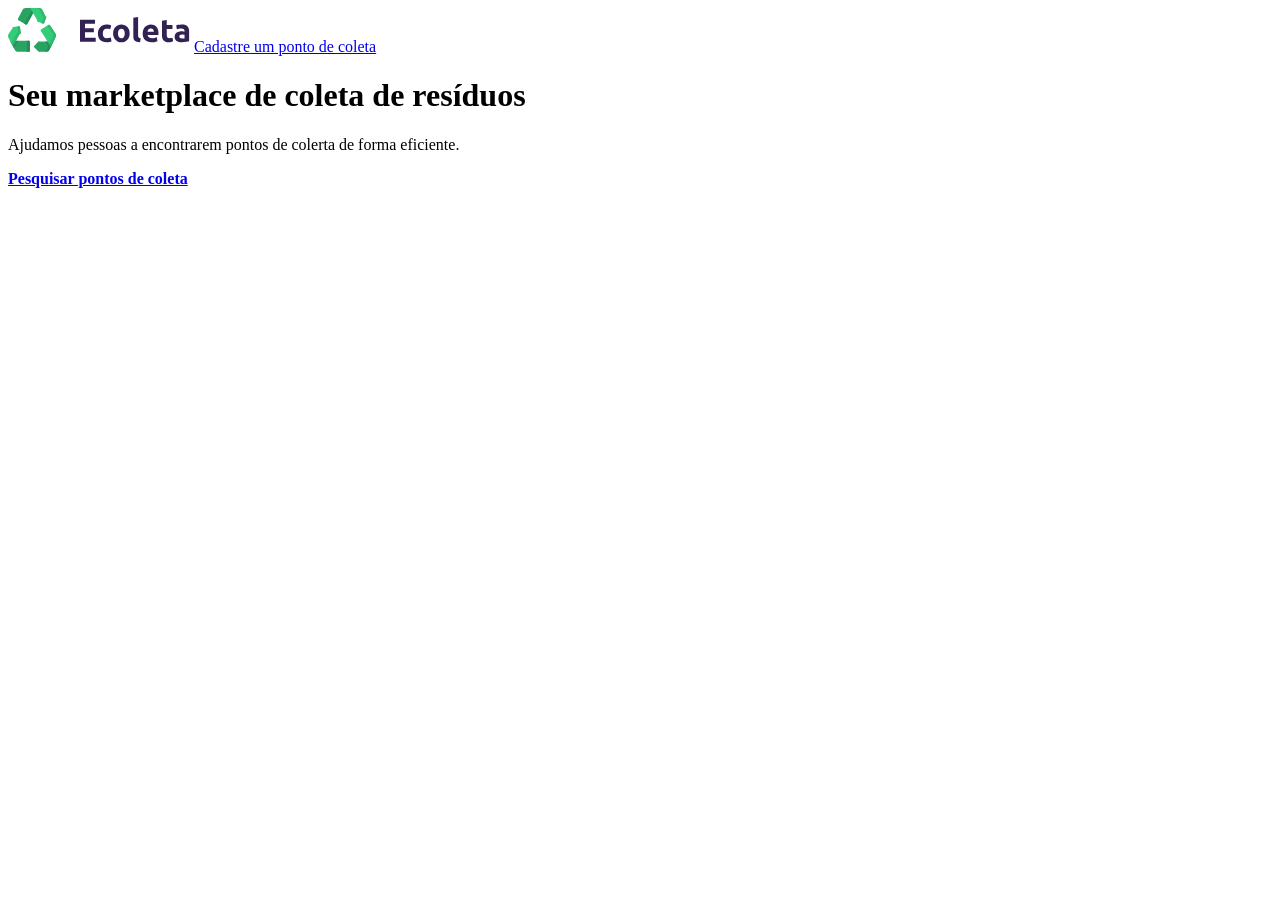
==== index.html @ f2c0c53f "initial commit" ====
<!DOCTYPE html>
<html lang="pt-br">

<head>
    <meta charset="UTF-8">
    <meta name="viewport" content="width=device-width, initial-scale=1.0">
    <title>Ecoleta</title>

    <link href="https://fonts.googleapis.com/css2?family=Roboto&family=Ubuntu:wght@700&display=swap" rel="stylesheet">
    <link rel="stylesheet" href="styles/main.css">
    <link rel="stylesheet" href="styles/home.css">
    <link rel="stylesheet" href="styles/responsive.css">
    <link rel="icon" href="/assets/icones/favicon.png">
</head>

<body>

    <div id="page-home">
        <div class="content">

            <header>
                <img src="/assets/icones/logo.svg" alt="">
                <a href="create-point.html"> <span></span>Cadastre um ponto de coleta</a>
            </header>

            <main>
                <h1>Seu marketplace de coleta de resíduos</h1>

                <p>Ajudamos pessoas a encontrarem pontos de colerta de forma eficiente.</p>

                <a href="#"> <span></span> <strong>Pesquisar pontos de coleta</strong></a>
            </main>

        </div>
    </div>

</body>

</html>
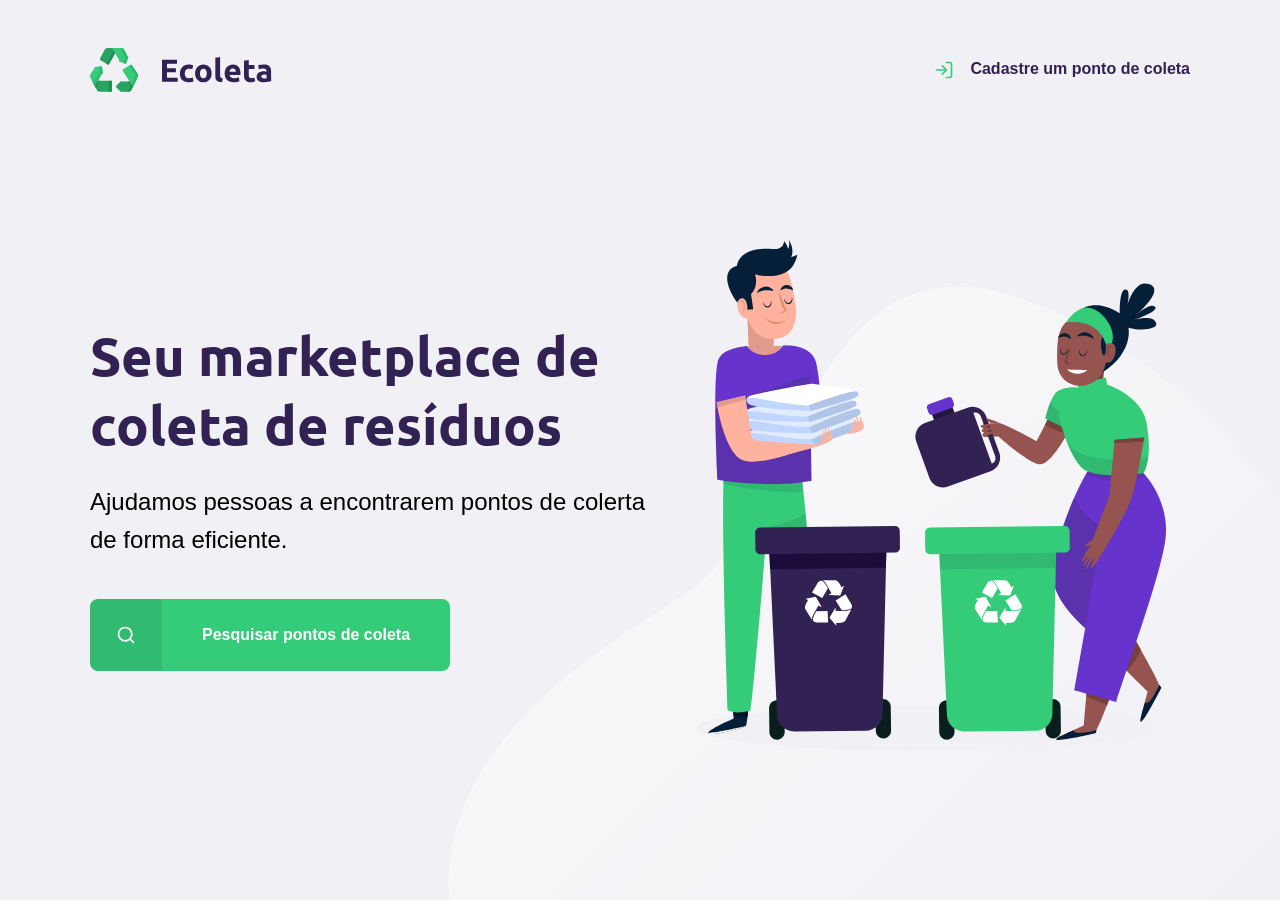
==== commit f99da70b: "correcting file paths after deleting assets folder" ====
--- a/index.html
+++ b/index.html
@@ -10,7 +10,7 @@
     <link rel="stylesheet" href="styles/main.css">
     <link rel="stylesheet" href="styles/home.css">
     <link rel="stylesheet" href="styles/responsive.css">
-    <link rel="icon" href="/assets/icones/favicon.png">
+    <link rel="icon" href="/assets/favicon.png">
 </head>
 
 <body>
@@ -19,7 +19,7 @@
         <div class="content">
 
             <header>
-                <img src="/assets/icones/logo.svg" alt="">
+                <img src="/assets/logo.svg" alt="">
                 <a href="create-point.html"> <span></span>Cadastre um ponto de coleta</a>
             </header>
 
--- a/styles/main.css
+++ b/styles/main.css
@@ -0,0 +1,33 @@
+:root {
+    --title-color: #322153;
+    --primary-color: #34cb79;
+}
+
+* {
+    margin: 0;
+    padding: 0;
+    box-sizing: border-box;
+}
+
+html {
+    font-family: 'Roboto', sans-serif;
+}
+
+body {
+    background-color: #f0f0f5;
+    -webkit-font-smoothing: antialiased;
+}
+
+a {
+    text-decoration: none;
+}
+
+h1,
+h2,
+h3,
+h4,
+h5,
+h6 {
+    font-family: 'Ubuntu', sans-serif;
+    color: var(--title-color);
+}
--- a/styles/home.css
+++ b/styles/home.css
@@ -0,0 +1,94 @@
+#page-home {
+    height: 100vh;
+    background: url("../assets/home-background.svg") no-repeat;
+    background-position: 35vw bottom;
+}
+
+#page-home .content {
+    width: 90%;
+    max-width: 1100px;
+    margin: 0 auto;
+    height: 100%;
+    display: flex;
+    flex-direction: column;
+}
+
+#page-home header {
+    display: flex;
+    align-items: center;
+    justify-content: space-between;
+    margin-top: 48px;
+}
+
+#page-home header a {
+    display: flex;
+    color: var(--title-color);
+    font-weight: 700;
+}
+
+#page-home header a span {
+    margin-right: 16px;
+    background-image: url("../assets/log-in.svg");
+    width: 20px;
+    height: 20px;
+    display: flex;
+}
+
+#page-home main {
+    max-width: 560px;
+    flex: 1;
+    display: flex;
+    flex-direction: column;
+    justify-content: center;
+}
+
+#page-home main h1 {
+    font-size: 54px;
+}
+
+#page-home p {
+    font-size: 24px;
+    line-height: 38px;
+    margin-top: 24px;
+}
+
+#page-home main a {
+    height: 100%;
+    max-width: 360px;
+    background: var(--primary-color);
+    height: 72px;
+    border-radius: 8px;
+    display: flex;
+    align-items: center;
+    margin-top: 40px;
+    transition: 400ms;
+    color: white;
+}
+
+#page-home main a:hover {
+    background-color: #2fb86e;
+}
+
+#page-home main a span {
+    width: 72px;
+    height: 72px;
+    background-color: rgba(0, 0, 0, 0.08);
+    border-top-left-radius: 8px;
+    border-bottom-left-radius: 8px;
+    display: flex;
+    align-items: center;
+    justify-content: center;
+}
+
+#page-home main a span::after {
+    content: "";
+    background-image: url("../assets/search.svg");
+    width: 20px;
+    height: 20px;
+}
+
+#page-home main a strong {
+    color: white;
+    flex: 1;
+    text-align: center;
+}
--- a/styles/responsive.css
+++ b/styles/responsive.css
@@ -0,0 +1,46 @@
+@media(max-width: 900px) {
+    #page-home {
+        background-position-x: 70vw;
+    }
+    #page-home .content {
+        align-items: center;
+        text-align: center;
+    }
+    #page-home header a {
+        position: absolute;
+        bottom: 48px;
+        left: 50%;
+        transform: translateX(-50%);
+    }
+    #page-home main {
+        align-items: center;
+    }
+    #page-home main a strong {
+        /* alteração minha */
+        padding: 10px;
+    }
+}
+
+@media (min-width: 1700px) {
+    #page-home {
+        background-position-x: 45vw;
+    }
+}
+
+@media (max-height: 760px) {
+    #page-home {
+        background-position-y: 200px;
+    }
+}
+
+
+/* alterações minhas */
+
+@media (max-width: 350px) {
+    #page-home .content main h1 {
+        font-size: 40px;
+    }
+    #page-home .content main p {
+        font-size: 20px;
+    }
+}
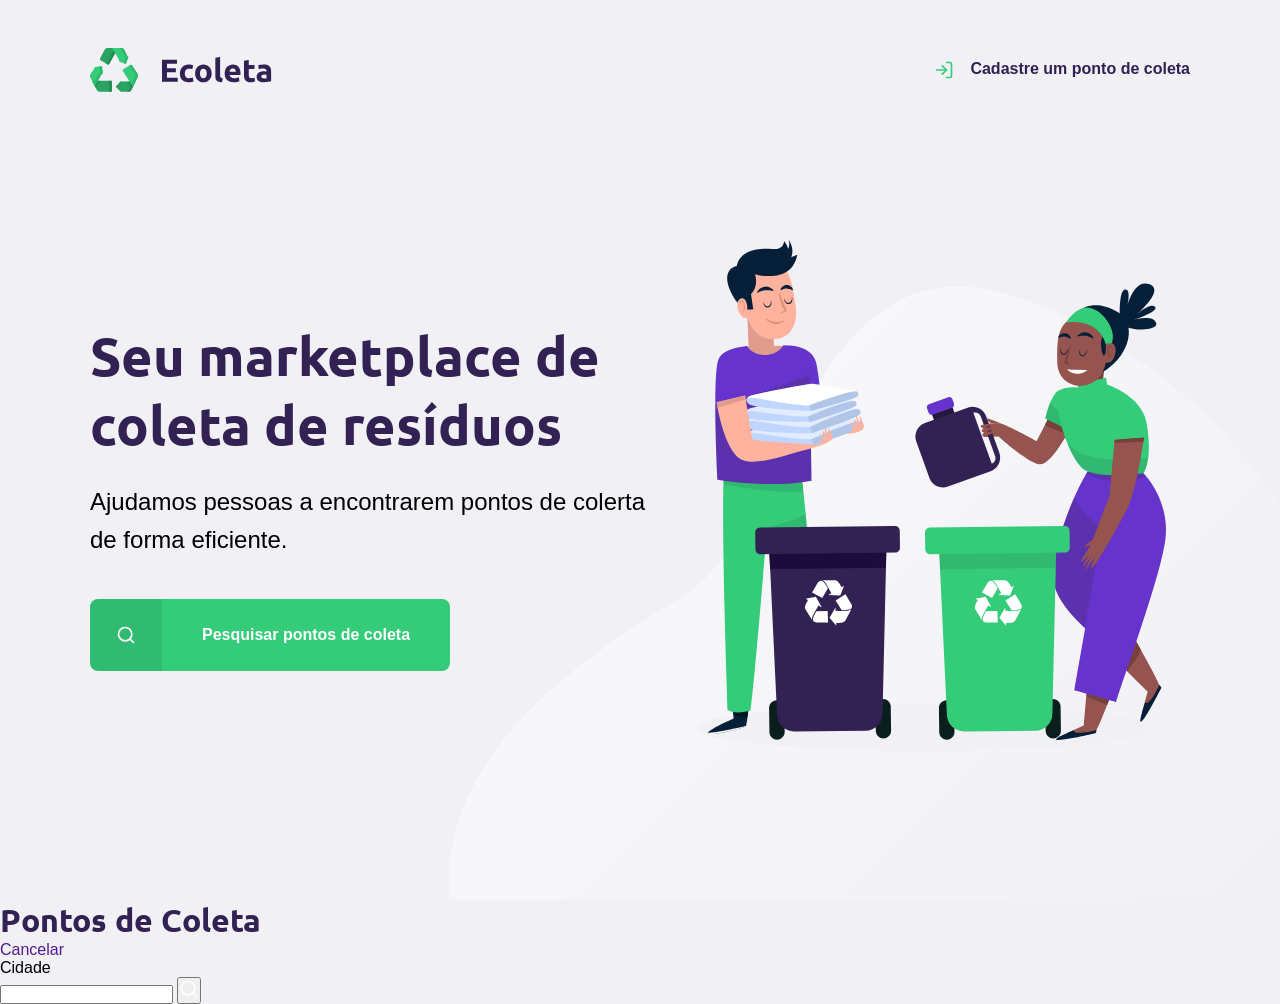
==== commit c67a90ba: "adding syntax of a modal to the search of a collect point" ====
--- a/index.html
+++ b/index.html
@@ -9,6 +9,7 @@
     <link href="https://fonts.googleapis.com/css2?family=Roboto&family=Ubuntu:wght@700&display=swap" rel="stylesheet">
     <link rel="stylesheet" href="styles/main.css">
     <link rel="stylesheet" href="styles/home.css">
+    <link rel="stylesheet" href="styles/modal.css">
     <link rel="stylesheet" href="styles/responsive.css">
     <link rel="icon" href="/assets/favicon.png">
 </head>
@@ -34,6 +35,26 @@
         </div>
     </div>
 
+    <div id="modal">
+        <div class="content">
+            <div id="header">
+                <h1>Pontos de Coleta</h1>
+                <a href="">Cancelar</a>
+            </div>
+            <form action="">
+                <label for="search">Cidade</label>
+                <div class="search field">
+                    <input type="text" name="search">
+                    <button>
+                        <img src="assets/search.svg" alt="Buscar">
+                    </button>
+                </div>
+            </form>
+        </div>
+    </div>
+
+
+
 </body>
 
 </html>
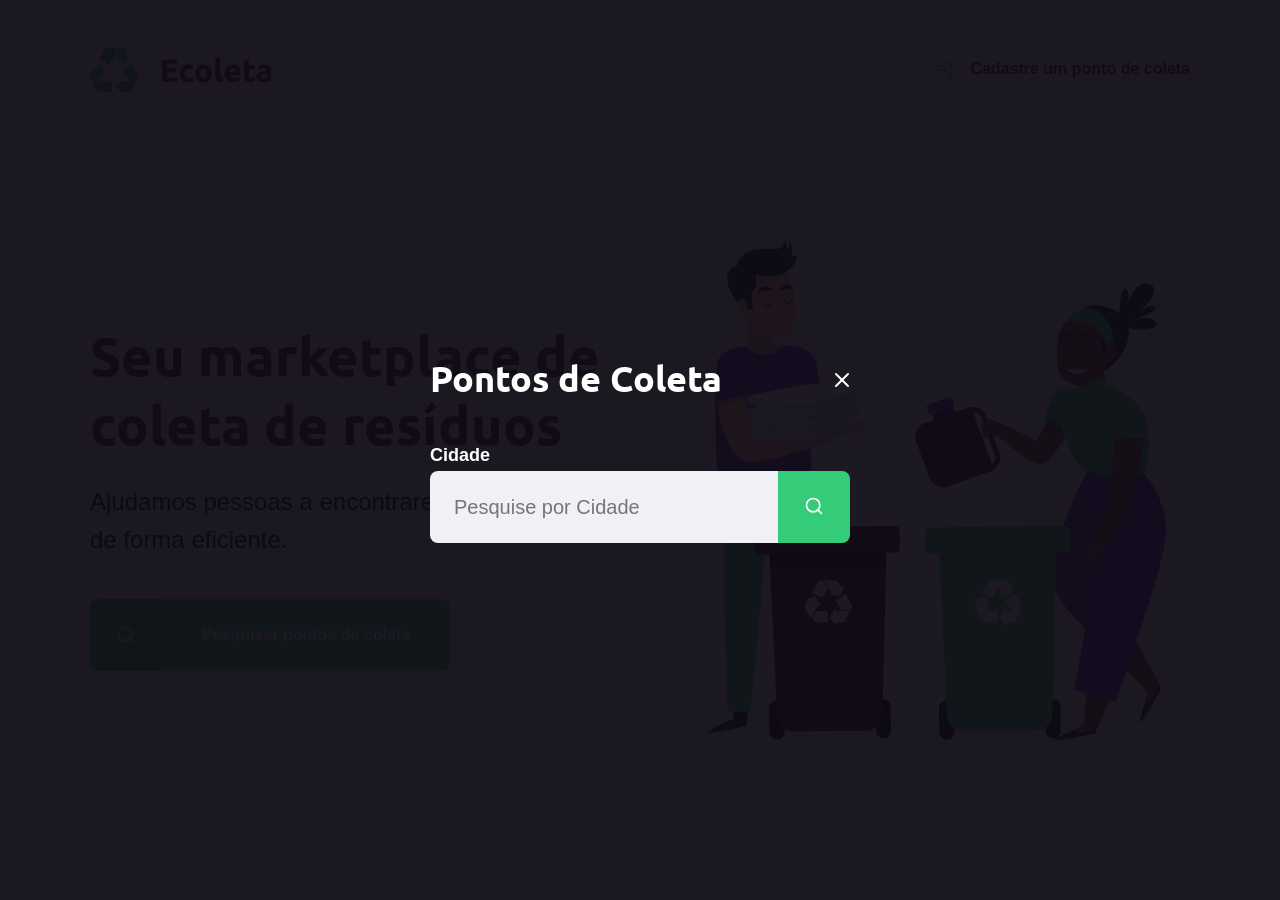
==== commit 87811e2b: "finished modal styles" ====
--- a/index.html
+++ b/index.html
@@ -37,14 +37,14 @@
 
     <div id="modal">
         <div class="content">
-            <div id="header">
+            <div class="header">
                 <h1>Pontos de Coleta</h1>
                 <a href="">Cancelar</a>
             </div>
             <form action="">
                 <label for="search">Cidade</label>
                 <div class="search field">
-                    <input type="text" name="search">
+                    <input type="text" name="search" placeholder="Pesquise por Cidade">
                     <button>
                         <img src="assets/search.svg" alt="Buscar">
                     </button>
--- a/styles/modal.css
+++ b/styles/modal.css
@@ -0,0 +1,72 @@
+#modal {
+    background-color: #0e0a14ef;
+    height: 100vh;
+    width: 100vw;
+    position: fixed;
+    top: 0;
+    display: flex;
+    justify-content: center;
+    align-items: center;
+    transition: 400ms;
+}
+
+#modal .content {
+    color: white;
+    width: 420px;
+}
+
+#modal .header {
+    display: flex;
+    align-items: center;
+    justify-content: space-between;
+    margin-bottom: 48px;
+}
+
+#modal .header a {
+    background-image: url(../assets/x.svg);
+    width: 20px;
+    height: 20px;
+    display: flex;
+    font-size: 0.01px;
+}
+
+#modal .header h1 {
+    color: white;
+    font-size: 36px;
+    line-height: 42px;
+}
+
+#modal form label {
+    font-size: 18px;
+    line-height: 16px;
+    display: block;
+    margin-bottom: 8px;
+    font-weight: 600;
+}
+
+#modal form .field {
+    display: flex;
+}
+
+#modal form input {
+    flex: 1;
+    background-color: #f0f0f5;
+    border-radius: 8px 0 0 8px;
+    border: 0px;
+    padding: 16px 24px;
+    font-size: 20px;
+    color: #6c6c80;
+}
+
+#modal form button {
+    width: 72px;
+    height: 72px;
+    border: 0px;
+    background-color: var(--primary-color);
+    border-radius: 0 8px 8px 0;
+}
+
+#modal form button:hover {
+    background-color: #2fb85e;
+    cursor: pointer
+}
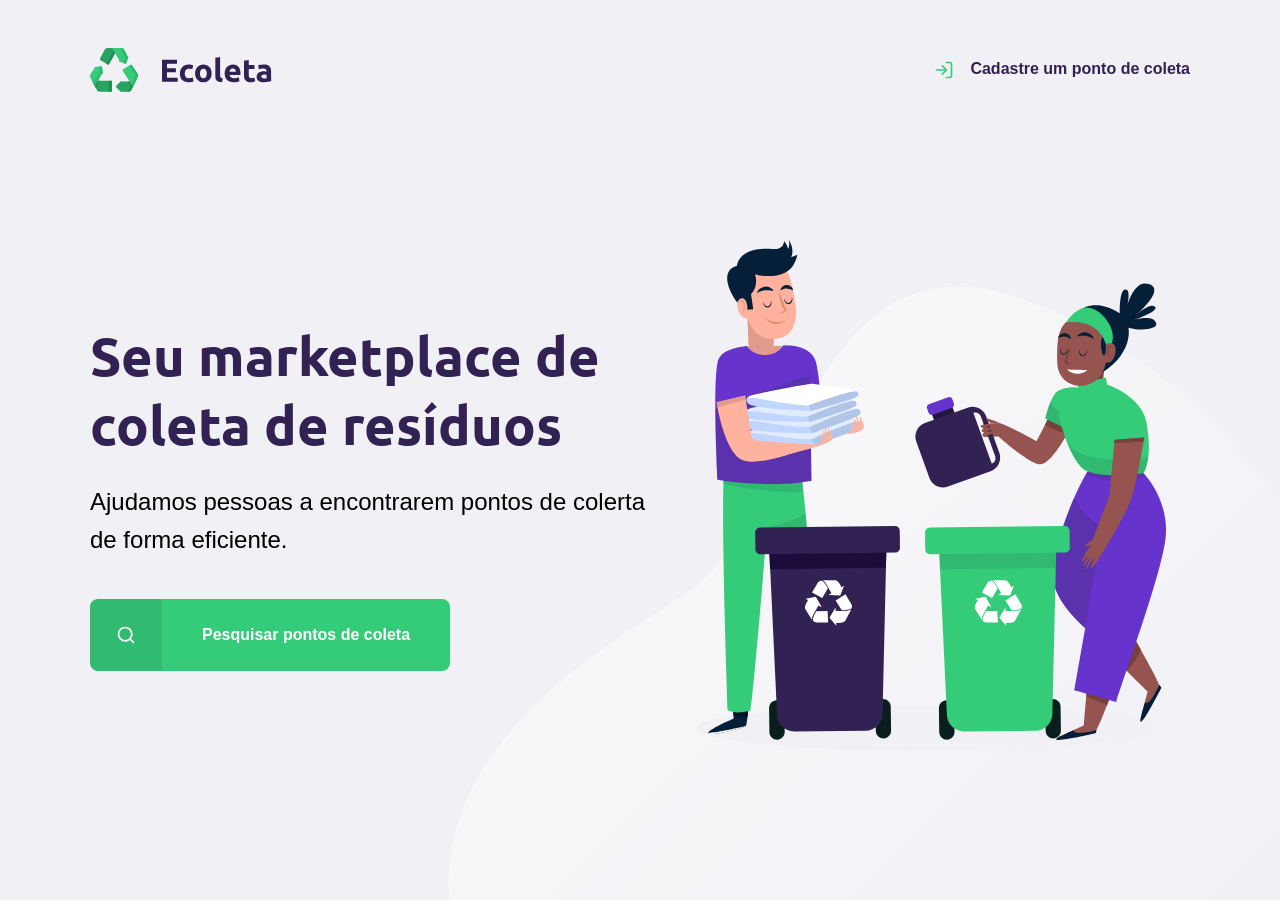
==== commit a5e9b8e5: "finished script to show/hide collect places search" ====
--- a/index.html
+++ b/index.html
@@ -35,7 +35,7 @@
         </div>
     </div>
 
-    <div id="modal">
+    <div id="modal" class="hidden">
         <div class="content">
             <div class="header">
                 <h1>Pontos de Coleta</h1>
@@ -52,9 +52,7 @@
             </form>
         </div>
     </div>
-
-
-
+    <script src="/scripts/index.js"></script>
 </body>
 
 </html>
--- a/styles/modal.css
+++ b/styles/modal.css
@@ -8,6 +8,10 @@
     justify-content: center;
     align-items: center;
     transition: 400ms;
+}
+
+#modal.hidden {
+    display: none;
 }
 
 #modal .content {
